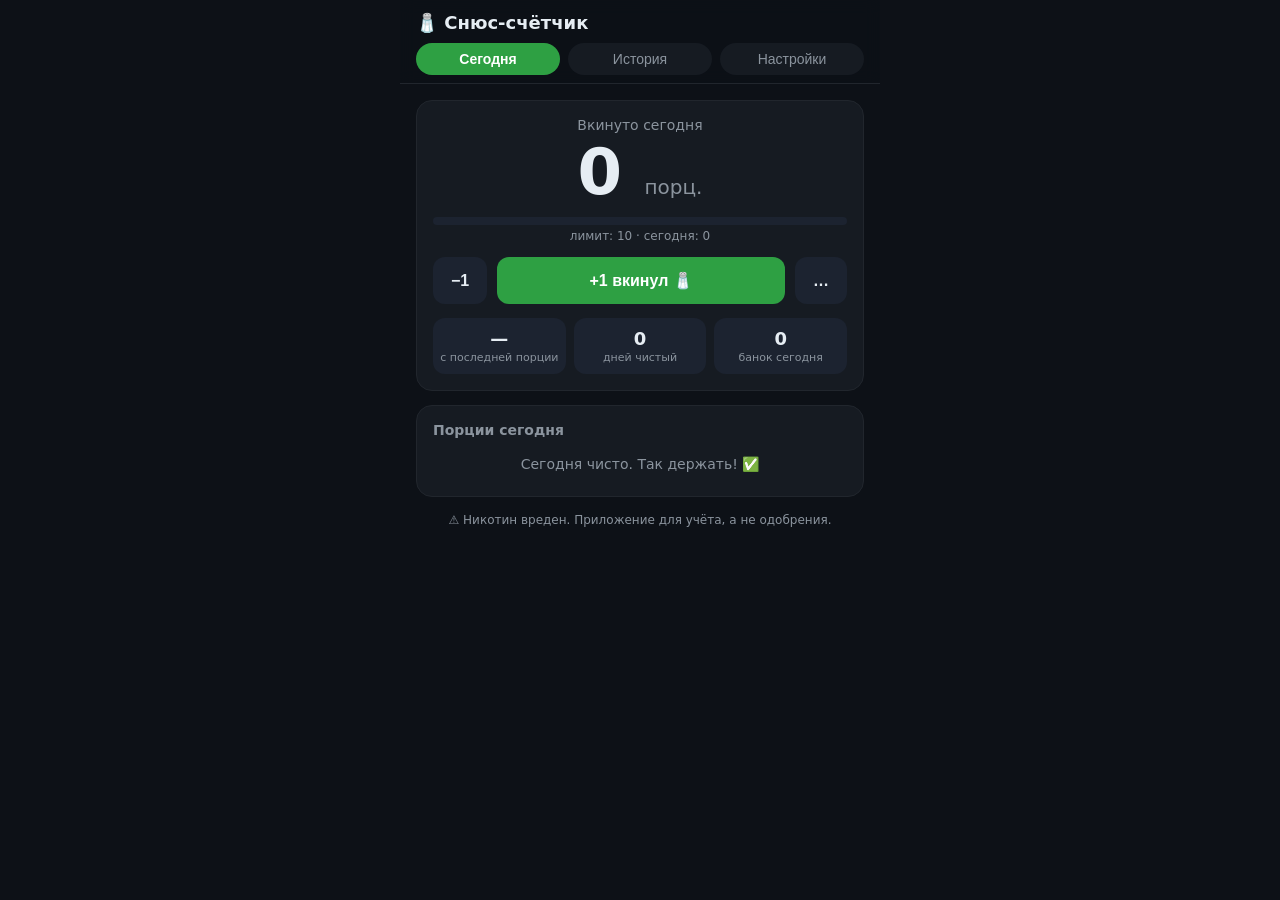
==== web/index.html @ a199decc "Add embeddable web version of snus counter - web/: standalone HTML/CSS/JS app (index.html, style.css" ====
<!DOCTYPE html>
<html lang="ru">
<head>
<meta charset="UTF-8">
<meta name="viewport" content="width=device-width, initial-scale=1.0, viewport-fit=cover">
<meta name="theme-color" content="#0d1117">
<title>Снюс-счётчик</title>
<link rel="stylesheet" href="style.css">
</head>
<body>

<header class="topbar">
  <span class="logo">🧂 Снюс-счётчик</span>
  <nav class="tabs">
    <button class="tab active" data-tab="today" title="Сегодня">Сегодня</button>
    <button class="tab" data-tab="history" title="История">История</button>
    <button class="tab" data-tab="settings" title="Настройки">Настройки</button>
  </nav>
</header>

<main>

  <!-- ================= ВКЛАДКА: СЕГОДНЯ ================= -->
  <section id="tab-today" class="panel active">

    <div class="card counter-card">
      <div class="counter-label">Вкинуто сегодня</div>
      <div class="counter-value"><span id="todayCount">0</span> <small>порц.</small></div>
      <div class="progress-wrap">
        <div class="progress-bar"><div id="progressFill" class="progress-fill"></div></div>
        <div class="progress-text" id="progressText">лимит: 10</div>
      </div>
      <div class="limit-warning hidden" id="limitWarning">⚠️ Лимит на день превышен!</div>

      <div class="btn-row">
        <button id="btnMinus" class="btn btn-secondary" title="Отменить последнюю порцию за сегодня">−1</button>
        <button id="btnPlus" class="btn btn-primary" title="Записать одну порцию">+1 вкинул 🧂</button>
        <button id="btnCustom" class="btn btn-secondary" title="Записать произвольное число порций">…</button>
      </div>

      <div class="stats-row">
        <div class="stat">
          <div class="stat-value" id="lastUseTimer">—</div>
          <div class="stat-label">с последней порции</div>
        </div>
        <div class="stat">
          <div class="stat-value" id="cleanStreak">0</div>
          <div class="stat-label">дней чистый</div>
        </div>
        <div class="stat">
          <div class="stat-value" id="pouchesToday">0</div>
          <div class="stat-label">банок сегодня</div>
        </div>
      </div>
    </div>

    <div class="card">
      <div class="card-title">Порции сегодня</div>
      <ul id="todayList" class="entry-list"></ul>
      <div id="todayEmpty" class="empty">Сегодня чисто. Так держать! ✅</div>
    </div>

    <div class="disclaimer">⚠️ Никотин вреден. Приложение для учёта, а не одобрения.</div>
  </section>

  <!-- ================= ВКЛАДКА: ИСТОРИЯ ================= -->
  <section id="tab-history" class="panel">
    <div class="card">
      <div class="card-title">Статистика</div>
      <div class="stats-row">
        <div class="stat">
          <div class="stat-value" id="statTotal">0</div>
          <div class="stat-label">всего порций</div>
        </div>
        <div class="stat">
          <div class="stat-value" id="statAvg">0</div>
          <div class="stat-label">среднее в день</div>
        </div>
        <div class="stat">
          <div class="stat-value" id="statMax">0</div>
          <div class="stat-label">макс. за день</div>
        </div>
      </div>
    </div>

    <div class="card">
      <div class="card-title">По дням</div>
      <div id="chart" class="chart"></div>
      <ul id="historyList" class="history-list"></ul>
      <div id="historyEmpty" class="empty">Пока нет записей.</div>
    </div>
  </section>

  <!-- ================= ВКЛАДКА: НАСТРОЙКИ ================= -->
  <section id="tab-settings" class="panel">
    <div class="card">
      <div class="card-title">Лимиты и параметры</div>

      <label class="field">
        <span>Дневной лимит (порций)</span>
        <input type="number" id="setLimit" min="1" max="999" inputmode="numeric">
      </label>

      <label class="field">
        <span>Порций в одной банке</span>
        <input type="number" id="setPouch" min="1" max="999" inputmode="numeric">
      </label>

      <label class="field">
        <span>Мг никотина на порцию (для справки)</span>
        <input type="number" id="setNic" min="0" step="0.5" inputmode="decimal">
      </label>

      <button id="btnSaveSettings" class="btn btn-primary btn-block">Сохранить</button>
      <div id="settingsSaved" class="saved-note hidden">Сохранено ✓</div>
    </div>

    <div class="card">
      <div class="card-title">Данные</div>
      <button id="btnClearToday" class="btn btn-secondary btn-block">Обнулить сегодня</button>
      <button id="btnClearAll" class="btn btn-danger btn-block">Удалить всю историю</button>
      <button id="btnExport" class="btn btn-secondary btn-block">Экспорт JSON</button>
    </div>

    <div class="disclaimer">Данные хранятся только в этом браузере (localStorage). Сброс данных браузера удалит историю.</div>
  </section>

</main>

<!-- Диалог произвольного числа -->
<dialog id="dlgCustom">
  <form method="dialog">
    <h3>Сколько вкинул?</h3>
    <input type="number" id="customAmount" min="1" max="99" value="1" inputmode="numeric">
    <div class="btn-row">
      <button value="cancel" class="btn btn-secondary">Отмена</button>
      <button value="ok" id="customOk" class="btn btn-primary">Ок</button>
    </div>
  </form>
</dialog>

<script src="app.js"></script>
</body>
</html>
---- web/style.css ----
/* Снюс-счётчик — веб-версия, тёмная тема в стиле Material */
:root {
  --bg: #0d1117;
  --card: #161b22;
  --card-2: #1c2330;
  --text: #e6edf3;
  --muted: #8b949e;
  --accent: #2ea043;
  --accent-2: #3fb950;
  --danger: #f85149;
  --warn: #d29922;
  --radius: 16px;
}

* { box-sizing: border-box; margin: 0; padding: 0; }

html { -webkit-text-size-adjust: 100%; }

body {
  font-family: system-ui, -apple-system, "Segoe UI", Roboto, sans-serif;
  background: var(--bg);
  color: var(--text);
  min-height: 100vh;
  max-width: 480px;
  margin: 0 auto;
  padding-bottom: 40px;
}

/* ---------- Шапка ---------- */
.topbar {
  position: sticky;
  top: 0;
  z-index: 10;
  background: rgba(13, 17, 23, 0.92);
  backdrop-filter: blur(8px);
  padding: 12px 16px 8px;
  border-bottom: 1px solid #21262d;
}
.logo { font-weight: 700; font-size: 18px; }
.tabs { display: flex; gap: 8px; margin-top: 10px; }
.tab {
  flex: 1;
  background: var(--card);
  color: var(--muted);
  border: none;
  border-radius: 999px;
  padding: 8px 0;
  font-size: 14px;
  cursor: pointer;
  transition: background .2s, color .2s;
}
.tab.active { background: var(--accent); color: #fff; font-weight: 600; }

main { padding: 16px; display: block; }

.panel { display: none; }
.panel.active { display: block; animation: fadein .18s ease; }
@keyframes fadein { from { opacity: 0; transform: translateY(4px);} to { opacity: 1; transform: none;} }

/* ---------- Карточки ---------- */
.card {
  background: var(--card);
  border: 1px solid #21262d;
  border-radius: var(--radius);
  padding: 16px;
  margin-bottom: 14px;
}
.card-title { font-size: 14px; color: var(--muted); margin-bottom: 10px; font-weight: 600; }

.counter-card { text-align: center; }
.counter-label { color: var(--muted); font-size: 14px; }
.counter-value {
  font-size: 64px;
  font-weight: 800;
  line-height: 1.1;
  margin: 4px 0 10px;
  font-variant-numeric: tabular-nums;
}
.counter-value small { font-size: 20px; color: var(--muted); font-weight: 500; }
.counter-value.over { color: var(--danger); }

.progress-wrap { margin-bottom: 8px; }
.progress-bar {
  height: 8px;
  background: var(--card-2);
  border-radius: 999px;
  overflow: hidden;
}
.progress-fill {
  height: 100%;
  width: 0%;
  background: var(--accent-2);
  border-radius: 999px;
  transition: width .3s ease, background .3s;
}
.progress-fill.over { background: var(--danger); }
.progress-text { font-size: 12px; color: var(--muted); margin-top: 4px; }

.limit-warning {
  color: var(--danger);
  background: rgba(248, 81, 73, .1);
  border: 1px solid rgba(248, 81, 73, .35);
  border-radius: 10px;
  padding: 8px;
  font-size: 13px;
  margin: 8px 0;
}

/* ---------- Кнопки ---------- */
.btn-row { display: flex; gap: 10px; margin: 14px 0; justify-content: center; }
.btn {
  border: none;
  border-radius: 12px;
  padding: 14px 18px;
  font-size: 16px;
  font-weight: 600;
  cursor: pointer;
  transition: transform .08s, filter .2s;
  -webkit-tap-highlight-color: transparent;
  user-select: none;
}
.btn:active { transform: scale(.96); }
.btn-primary { background: var(--accent); color: #fff; flex: 1; }
.btn-primary:hover { filter: brightness(1.1); }
.btn-secondary { background: var(--card-2); color: var(--text); }
.btn-danger { background: rgba(248,81,73,.12); color: var(--danger); border: 1px solid rgba(248,81,73,.4); }
.btn-block { display: block; width: 100%; margin-bottom: 10px; }

/* ---------- Статистика ---------- */
.stats-row { display: flex; gap: 8px; }
.stat {
  flex: 1;
  background: var(--card-2);
  border-radius: 12px;
  padding: 10px 6px;
}
.stat-value { font-size: 18px; font-weight: 700; font-variant-numeric: tabular-nums; }
.stat-label { font-size: 11px; color: var(--muted); margin-top: 2px; }

/* ---------- Списки ---------- */
.entry-list, .history-list { list-style: none; }
.entry-list li, .history-list li {
  display: flex;
  justify-content: space-between;
  align-items: center;
  padding: 9px 4px;
  border-bottom: 1px solid #21262d;
  font-size: 14px;
}
.entry-list li:last-child, .history-list li:last-child { border-bottom: none; }
.entry-time { color: var(--muted); font-variant-numeric: tabular-nums; }
.entry-count { font-weight: 700; }
.hist-date { color: var(--muted); }
.hist-total { font-weight: 700; font-variant-numeric: tabular-nums; }
.hist-pouches { color: var(--muted); font-size: 12px; margin-left: 6px; }

.empty { color: var(--muted); font-size: 14px; text-align: center; padding: 8px 0; }

/* ---------- График ---------- */
.chart {
  display: flex;
  align-items: flex-end;
  gap: 4px;
  height: 90px;
  margin-bottom: 12px;
  padding: 4px 0;
}
.chart-col { flex: 1; display: flex; flex-direction: column; align-items: center; gap: 4px; min-width: 0; }
.chart-bar {
  width: 100%;
  max-width: 26px;
  background: var(--accent);
  border-radius: 4px 4px 0 0;
  min-height: 2px;
}
.chart-bar.over { background: var(--danger); }
.chart-label { font-size: 9px; color: var(--muted); white-space: nowrap; }

/* ---------- Настройки ---------- */
.field { display: flex; flex-direction: column; gap: 6px; margin-bottom: 14px; font-size: 14px; color: var(--muted); }
.field input {
  background: var(--card-2);
  border: 1px solid #30363d;
  border-radius: 10px;
  color: var(--text);
  padding: 12px;
  font-size: 16px;
  outline: none;
}
.field input:focus { border-color: var(--accent); }
.saved-note { color: var(--accent-2); font-size: 13px; text-align: center; margin-top: 4px; }

.disclaimer {
  font-size: 12px;
  color: var(--muted);
  text-align: center;
  margin: 10px 4px;
  line-height: 1.5;
}

.hidden { display: none !important; }

/* ---------- Диалог ---------- */
dialog {
  background: var(--card);
  color: var(--text);
  border: 1px solid #30363d;
  border-radius: var(--radius);
  padding: 20px;
  width: min(320px, 90vw);
}
dialog::backdrop { background: rgba(0,0,0,.6); }
dialog h3 { margin-bottom: 12px; font-size: 17px; }
dialog input {
  width: 100%;
  background: var(--card-2);
  border: 1px solid #30363d;
  border-radius: 10px;
  color: var(--text);
  padding: 12px;
  font-size: 18px;
  text-align: center;
  margin-bottom: 14px;
  outline: none;
}

/* Тряска при превышении лимита */
@keyframes shake {
  0%,100% { transform: translateX(0); }
  20% { transform: translateX(-6px); }
  40% { transform: translateX(6px); }
  60% { transform: translateX(-4px); }
  80% { transform: translateX(4px); }
}
.shake { animation: shake .35s ease; }

@media (max-width: 360px) {
  .counter-value { font-size: 52px; }
  .btn { padding: 12px 14px; font-size: 15px; }
}
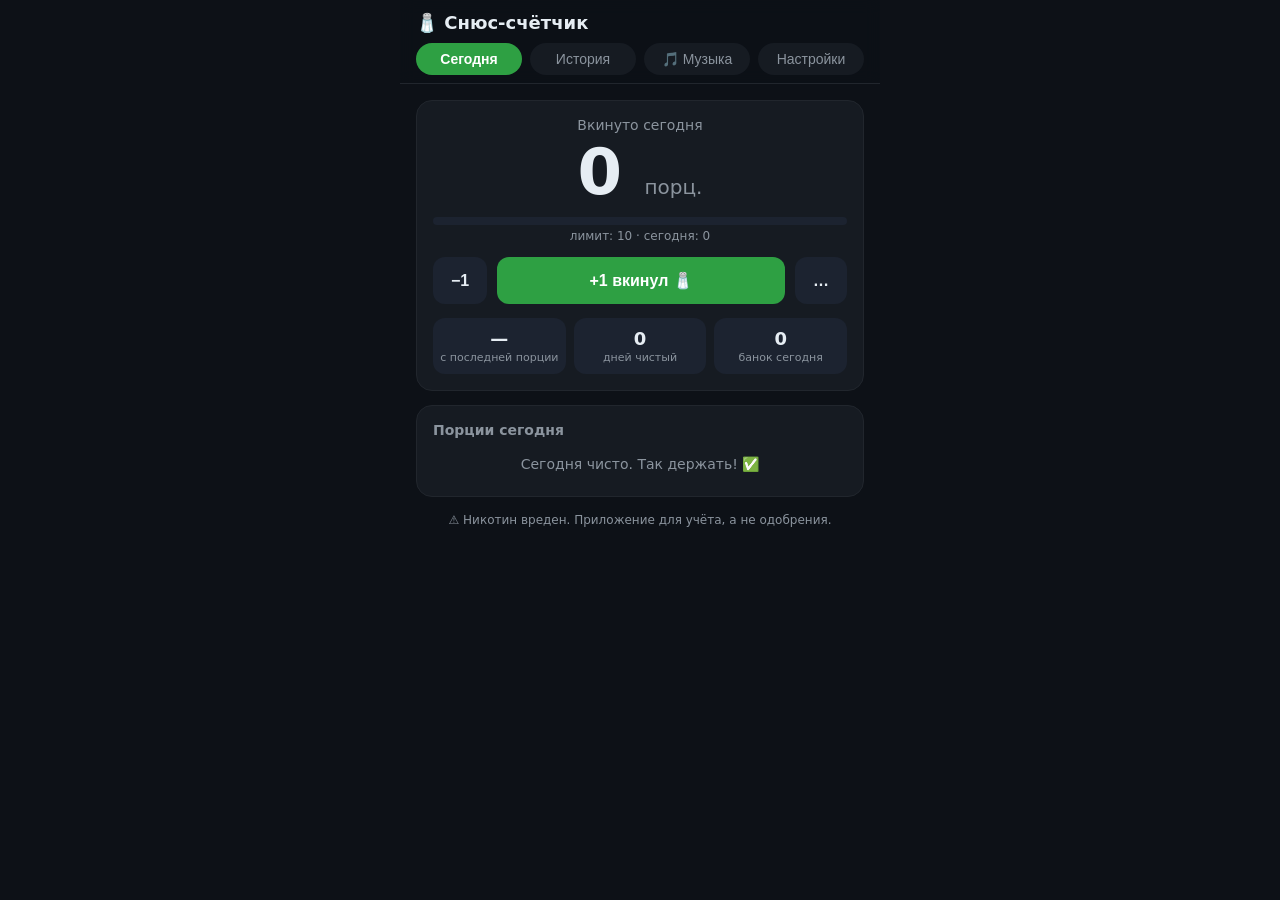
==== commit caad7c4f: "Add embedded music player tab with MC Krapiva collection" ====
--- a/web/index.html
+++ b/web/index.html
@@ -4,7 +4,14 @@
 <meta charset="UTF-8">
 <meta name="viewport" content="width=device-width, initial-scale=1.0, viewport-fit=cover">
 <meta name="theme-color" content="#0d1117">
+<meta name="mobile-web-app-capable" content="yes">
+<meta name="apple-mobile-web-app-capable" content="yes">
+<meta name="apple-mobile-web-app-status-bar-style" content="black-translucent">
+<meta name="description" content="Счётчик снюса, вкинутого сегодня. Работает офлайн, данные хранятся локально.">
 <title>Снюс-счётчик</title>
+<link rel="manifest" href="manifest.webmanifest">
+<link rel="icon" type="image/svg+xml" href="icon.svg">
+<link rel="apple-touch-icon" href="icon.svg">
 <link rel="stylesheet" href="style.css">
 </head>
 <body>
@@ -14,6 +21,7 @@
   <nav class="tabs">
     <button class="tab active" data-tab="today" title="Сегодня">Сегодня</button>
     <button class="tab" data-tab="history" title="История">История</button>
+    <button class="tab" data-tab="music" title="Плеер MC Крапива">🎵 Музыка</button>
     <button class="tab" data-tab="settings" title="Настройки">Настройки</button>
   </nav>
 </header>
@@ -89,6 +97,59 @@
       <ul id="historyList" class="history-list"></ul>
       <div id="historyEmpty" class="empty">Пока нет записей.</div>
     </div>
+  </section>
+
+  <!-- ================= ВКЛАДКА: МУЗЫКА (MC КРАПИВА) ================= -->
+  <section id="tab-music" class="panel">
+
+    <div class="card player-card">
+      <div class="card-title">🎸 Плеер — MC Крапива</div>
+
+      <div class="player-track">
+        <div class="cover" id="playerCover">🎵</div>
+        <div class="track-info">
+          <div class="track-name" id="playerName">— выберите трек —</div>
+          <div class="track-artist">MC Крапива</div>
+        </div>
+      </div>
+
+      <div class="seek-wrap">
+        <span class="time" id="timeNow">0:00</span>
+        <input type="range" id="seekBar" min="0" max="100" value="0" step="0.1">
+        <span class="time" id="timeDur">0:00</span>
+      </div>
+
+      <div class="player-controls">
+        <button id="btnPrev" class="btn-round" title="Предыдущий">⏮</button>
+        <button id="btnPlay" class="btn-round btn-play" title="Играть / пауза">▶</button>
+        <button id="btnNext" class="btn-round" title="Следующий">⏭</button>
+      </div>
+
+      <div class="volume-wrap">
+        <span>🔊</span>
+        <input type="range" id="volBar" min="0" max="1" step="0.01" value="0.8">
+        <label class="shuffle-label"><input type="checkbox" id="chkShuffle"> перемешать</label>
+      </div>
+
+      <audio id="audioEl" preload="metadata"></audio>
+    </div>
+
+    <div class="card">
+      <div class="card-title">Коллекция <span id="trackCount" class="muted"></span></div>
+      <ul id="trackList" class="track-list"></ul>
+      <div class="empty hidden" id="tracksEmpty">Коллекция пуста.</div>
+    </div>
+
+    <div class="card">
+      <div class="card-title">➕ Добавить песню</div>
+      <p class="hint">GitHub Pages отдаёт только файлы из репозитория, а скачивать чужие треки — нарушение авторских прав. Поэтому коллекция пополняется ссылками на легальные источники (официальный релиз, Bandcamp, собственный хостинг). Ссылка должна оканчиваться на mp3/ogg/m4a/wav или открываться напрямую как аудио.</p>
+      <label class="field"><span>Название</span><input type="text" id="addTitle" placeholder="Например: Крапива-рок"></label>
+      <label class="field"><span>URL аудио (mp3/ogg)</span><input type="url" id="addUrl" placeholder="https://…/track.mp3"></label>
+      <button id="btnAddTrack" class="btn btn-primary btn-block">Добавить в коллекцию</button>
+      <div id="addNote" class="saved-note hidden"></div>
+    </div>
+
+    <div class="disclaimer">♫ Музыка — по настроению после «+1». Никотин вреден.</div>
   </section>
 
   <!-- ================= ВКЛАДКА: НАСТРОЙКИ ================= -->
@@ -139,6 +200,6 @@
   </form>
 </dialog>
 
-<script src="app.js"></script>
+<script src="app.js?v=3"></script>
 </body>
 </html>
--- a/web/style.css
+++ b/web/style.css
@@ -238,3 +238,118 @@
   .counter-value { font-size: 52px; }
   .btn { padding: 12px 14px; font-size: 15px; }
 }
+
+/* ================= ПЛЕЕР (MC КРАПИВА) ================= */
+.player-card .card-title { margin-bottom: 12px; }
+
+.player-track {
+  display: flex;
+  align-items: center;
+  gap: 12px;
+  margin-bottom: 14px;
+}
+.cover {
+  width: 56px; height: 56px;
+  border-radius: 12px;
+  background: linear-gradient(135deg, #2ea043, #0d4a1f);
+  display: flex; align-items: center; justify-content: center;
+  font-size: 26px;
+  flex-shrink: 0;
+}
+.cover.playing { animation: pulse 1.2s ease-in-out infinite; }
+@keyframes pulse {
+  0%,100% { transform: scale(1); }
+  50% { transform: scale(1.06); }
+}
+.track-info { min-width: 0; }
+.track-name {
+  font-weight: 700; font-size: 16px;
+  white-space: nowrap; overflow: hidden; text-overflow: ellipsis;
+}
+.track-artist { color: var(--muted, #8b949e); font-size: 13px; }
+
+.seek-wrap {
+  display: flex; align-items: center; gap: 8px;
+  margin-bottom: 10px;
+}
+.seek-wrap .time {
+  font-variant-numeric: tabular-nums;
+  font-size: 12px; color: var(--muted, #8b949e);
+  min-width: 34px; text-align: center;
+}
+#seekBar { flex: 1; accent-color: #2ea043; }
+
+.player-controls {
+  display: flex; justify-content: center; align-items: center;
+  gap: 18px; margin-bottom: 10px;
+}
+.btn-round {
+  width: 48px; height: 48px;
+  border-radius: 50%;
+  border: 1px solid #30363d;
+  background: #161b22;
+  color: #e6edf3;
+  font-size: 18px;
+  cursor: pointer;
+  transition: transform .1s ease, background .15s ease;
+}
+.btn-round:active { transform: scale(.92); }
+.btn-play {
+  width: 60px; height: 60px;
+  font-size: 22px;
+  background: #2ea043;
+  border-color: #2ea043;
+  color: #fff;
+}
+.btn-play:active { transform: scale(.94); }
+
+.volume-wrap {
+  display: flex; align-items: center; gap: 8px;
+  font-size: 13px;
+}
+#volBar { flex: 1; accent-color: #2ea043; }
+.shuffle-label {
+  display: flex; align-items: center; gap: 4px;
+  color: var(--muted, #8b949e);
+  font-size: 13px;
+  white-space: nowrap;
+}
+
+.track-list { list-style: none; margin: 0; padding: 0; }
+.track-item {
+  display: flex; align-items: center; gap: 10px;
+  padding: 10px 8px;
+  border-bottom: 1px solid #21262d;
+  cursor: pointer;
+  border-radius: 8px;
+}
+.track-item:last-child { border-bottom: none; }
+.track-item:active { background: #161b22; }
+.track-item.current { background: rgba(46,160,67,.12); }
+.track-item .t-num {
+  width: 24px; text-align: right;
+  color: var(--muted, #8b949e); font-size: 13px;
+  font-variant-numeric: tabular-nums;
+  flex-shrink: 0;
+}
+.track-item .t-name {
+  flex: 1; min-width: 0;
+  white-space: nowrap; overflow: hidden; text-overflow: ellipsis;
+  font-size: 15px;
+}
+.track-item .t-playing { color: #2ea043; font-size: 13px; flex-shrink: 0; }
+.track-item .t-del {
+  border: none; background: transparent;
+  color: var(--muted, #8b949e);
+  font-size: 16px; cursor: pointer;
+  padding: 4px 6px; flex-shrink: 0;
+}
+.track-item .t-del:hover { color: #f85149; }
+
+.muted { color: var(--muted, #8b949e); font-weight: 400; font-size: 13px; }
+.hint {
+  font-size: 12.5px;
+  color: var(--muted, #8b949e);
+  margin: 0 0 10px;
+  line-height: 1.45;
+}
